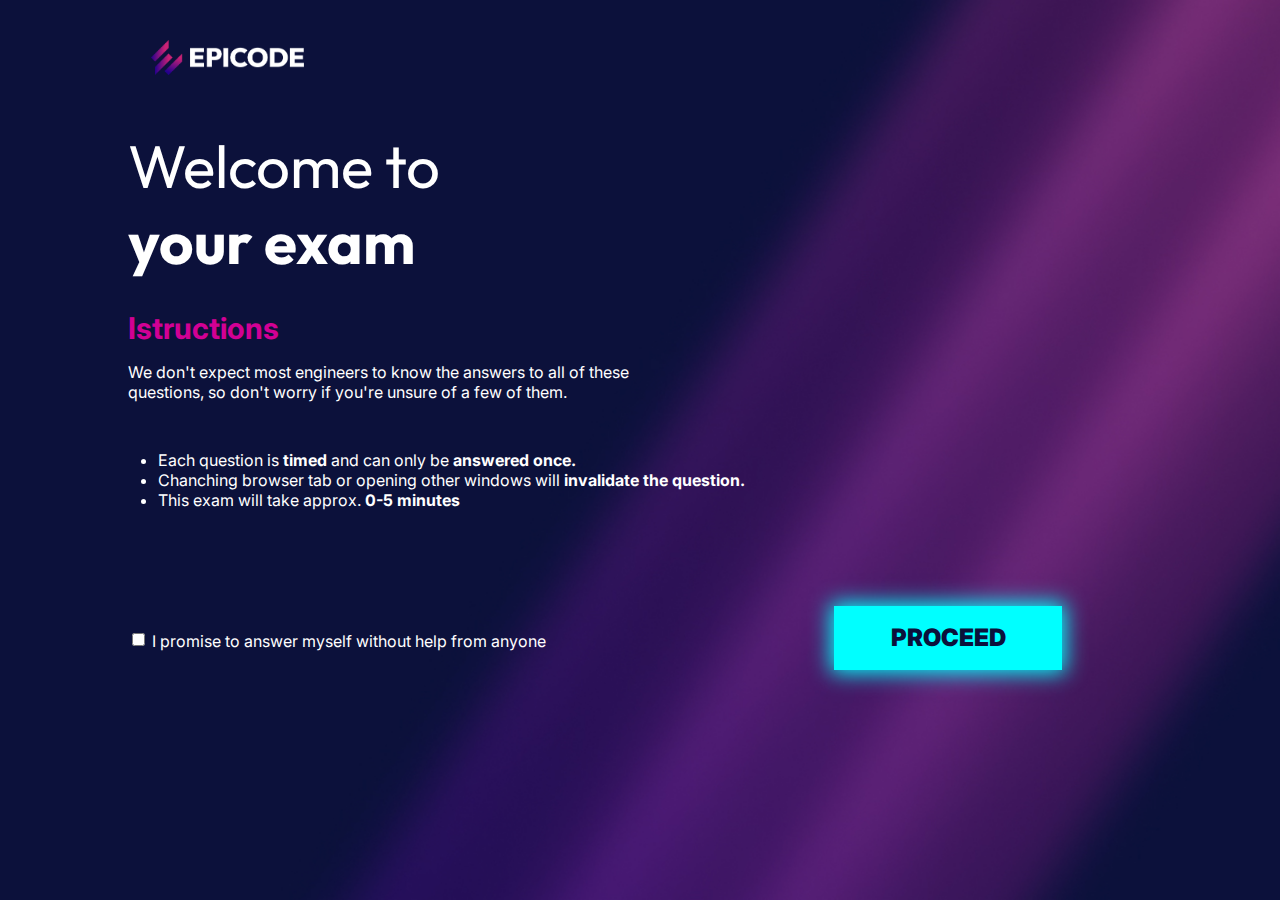
==== index.html @ 03826bb4 "progetto mensile 1" ====
<!DOCTYPE html>
<html lang="it">
<head>
    <meta charset="UTF-8">
    <meta name="description" content="Build Week 1, Prova di Gruppo team Tetris">
    <meta name="viewport" content="width=device-width, initial-scale=1.0">
    <link rel="stylesheet" href="assets/style.css">
    <link rel="reset" href="assets/reset.css">
    <title>Benchmark Epicode</title>
</head>
<body>
    <header>
        <img src="images/epicode_logo.png" alt="logo">
    </header>
    <main id="main">
        

    </main>

    <script src="script.js"></script>
</body>
</html>
---- assets/style.css ----
@import url('https://fonts.googleapis.com/css2?family=Outfit:wght@400;700&display=swap');
@import url('https://fonts.googleapis.com/css2?family=Inter:wght@400;700&display=swap');
body{
    background-image: url(../images/bg.jpg);
    background-size: 100%;
    color: white;
    font-family: 'Inter';
    
    margin: 2em 8em;
    background-repeat: no-repeat;
}
/*classe font testo pagina welcome*/
.testop1{ 
    font-size: 16px;
}
img{
    width: 15%;
    padding: 0.5em;
    margin-left: 0.93em;
}
h1{
    margin-bottom: 0px;
    font-family: 'Outfit';
    font-size: 60px;
    font-weight: 400;
}
h2{    
    font-family: 'Outfit', sans-serif;
    font-size: 75px;
    font-weight: lighter;
    margin-top: 150px;
    text-align: center;
    color: white;
    margin-bottom: 70px;
 }
h3{
    color: #d20094;
    font-size: 30px;
    margin-bottom: 0px;
}
form{
    text-align: center;
    margin-left: 7%;
    margin-right: 7%;
   

 }
span{
    font-weight: bolder;
}
ul{
    margin-top: 3em;
    padding-left: 30px;
    margin-bottom: 6em;
}


#bottone{
    cursor: pointer;
    box-shadow: 0px 0px 20px 3px #00ffff ;
    color: #0b113b;
    font-family: 'Inter';
    width: 9.5em;
    height: 2.7em;
    background-color: #00ffff;
    margin-left: 12em;
    font-size: 1.5em;
    font-weight: 1000;
    border: 0px;
}

.buttonrisposte{
    font-size: 23px;
    font-weight: bold;
    display: inline-block;
    background-color:transparent;
    color: black;
    width: 40%;
    height: 90px;
    border-color: white;
    border-radius: 50px;
    margin: 20px;
    padding: 1px;
    color: white;
    
    
 }
 .buttonrisposte:hover {
    background-color: #d20094;
 }

 .risposte {
    background-color: #900080;
    border-radius: 2px;
    text-align: center;
    margin: 1.5px;

 }
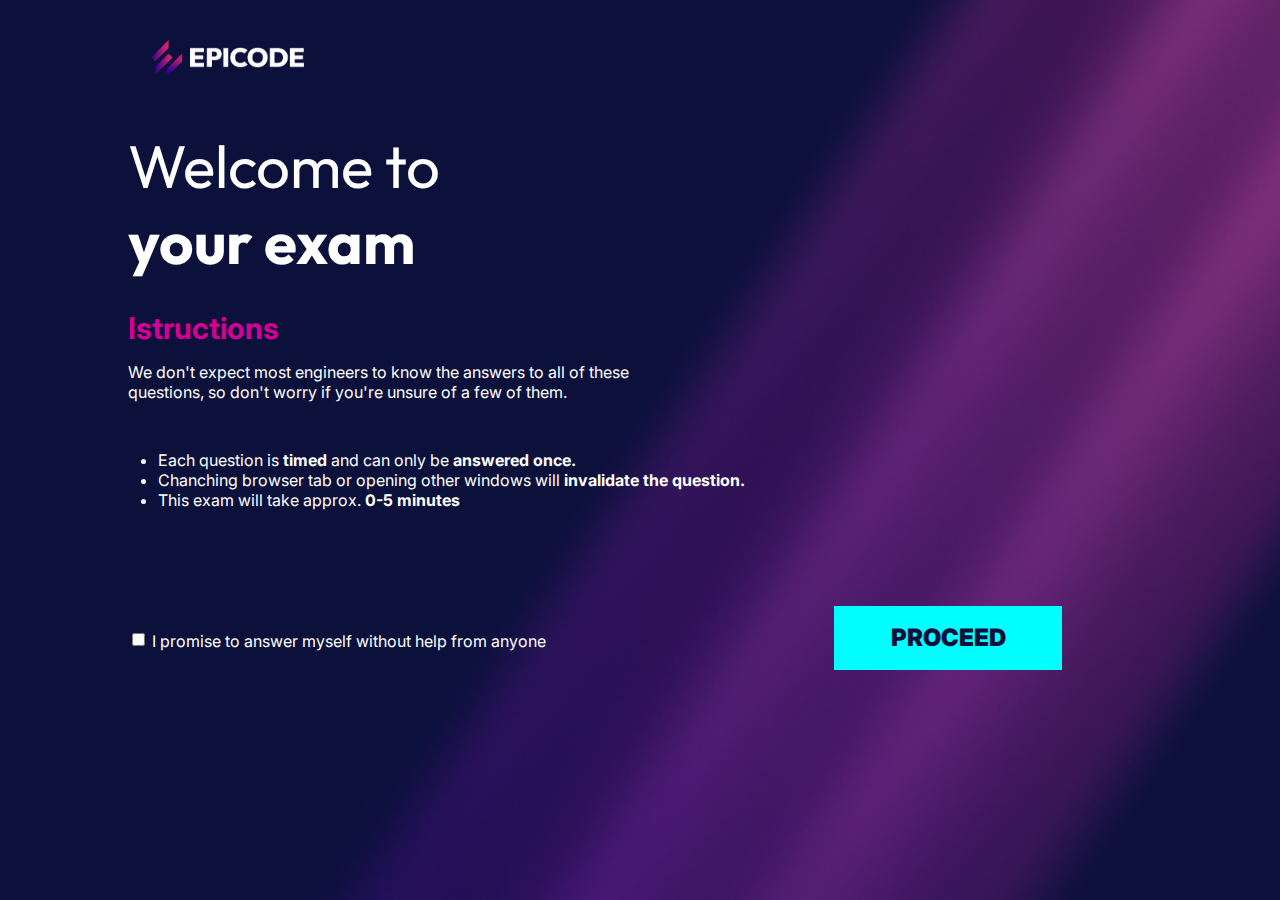
==== commit b70fa291: "pag results completata" ====
--- a/index.html
+++ b/index.html
@@ -16,7 +16,10 @@
         
 
     </main>
-
+    <footer>
+        <button style="display:none" class="bottonefooter">RATE US</button>
+ 
+     </footer>
     <script src="script.js"></script>
 </body>
 </html>--- a/assets/style.css
+++ b/assets/style.css
@@ -1,5 +1,6 @@
 @import url('https://fonts.googleapis.com/css2?family=Outfit:wght@400;700&display=swap');
 @import url('https://fonts.googleapis.com/css2?family=Inter:wght@400;700&display=swap');
+@import url('https://fonts.googleapis.com/css2?family=Outfit:wght@200;700&display=swap');
 body{
     background-image: url(../images/bg.jpg);
     background-size: 100%;
@@ -8,6 +9,9 @@
     
     margin: 2em 8em;
     background-repeat: no-repeat;
+}
+.hide{
+    display: none;
 }
 /*classe font testo pagina welcome*/
 .testop1{ 
@@ -26,12 +30,12 @@
 }
 h2{    
     font-family: 'Outfit', sans-serif;
-    font-size: 75px;
+    font-size: 45px;
     font-weight: lighter;
-    margin-top: 150px;
-    text-align: center;
-    color: white;
-    margin-bottom: 70px;
+    margin-top: 90px;
+    text-align: center;
+    color: white;
+    margin-bottom: 20px;
  }
 h3{
     color: #d20094;
@@ -56,8 +60,7 @@
 
 
 #bottone{
-    cursor: pointer;
-    box-shadow: 0px 0px 20px 3px #00ffff ;
+    
     color: #0b113b;
     font-family: 'Inter';
     width: 9.5em;
@@ -68,12 +71,17 @@
     font-weight: 1000;
     border: 0px;
 }
+#bottone:hover{
+    cursor: pointer;
+    box-shadow: 0px 0px 20px 3px #00ffff ;
+}
+
 
 .buttonrisposte{
     font-size: 23px;
     font-weight: bold;
     display: inline-block;
-    background-color:transparent;
+    background-color: traspa;
     color: black;
     width: 40%;
     height: 90px;
@@ -82,9 +90,30 @@
     margin: 20px;
     padding: 1px;
     color: white;
-    
-    
- }
+    margin-left: 65px;
+    background-color: rgba(255, 255, 255, 0.167);
+    box-shadow: 0px -3px 0px -1px;
+
+
+
+ }
+ .bottonefooter{
+    box-shadow: 0px 0px 20px -5px #00ffffb6;
+    cursor: pointer;
+    color: white;
+    font-family: 'Inter';
+    width: 10em;
+    height: 2.8em;
+    background-color: transparent;
+    font-size: 1.5em;
+    font-weight: 1000;
+    border: 5px solid white;
+    border-style: solid;
+   
+}
+footer{
+    text-align: center;
+}
  .buttonrisposte:hover {
     background-color: #d20094;
  }
@@ -95,4 +124,110 @@
     text-align: center;
     margin: 1.5px;
 
- }+ }
+
+.labelquestion{
+    color: white;
+    margin-left: 420px;
+    margin-top: 130px;
+    margin-right: 450px;
+    font-size: 25px;
+    display: block;
+    width: 300px
+ }
+ .elemento{
+    max-width: 175px;
+ }
+ .elemento h4{
+    display: inline-block;
+    color: white;
+    padding-top: -20px;
+    font-family: 'Outfit', sans-serif;
+    font-weight: 100!important;
+    font-size: 3.5em;
+    margin-bottom: 0px;
+    margin-top: 0px;
+ }
+
+.classedivpg3{
+
+        
+        display: flex;
+        justify-content: space-between;
+        align-items: center;
+     
+}
+.classedivpg3 > div{
+    display: inline-block;
+}
+#firstText{
+    font-family: 'Outfit', sans-serif;
+    text-align: center;
+}
+
+#firstText h1{
+    font-size: 4em;
+    text-align: center;
+    color: white;
+    font-weight: 700;
+    line-height: 2px;
+}
+#firstText p{
+        text-align: center;
+        color: white;
+        font-size: 2em;
+}
+#contenitore {
+    padding-left: 70px;
+    padding-right: 80px;
+    display: flex;
+    justify-content: center;
+    align-items: center;
+ 
+}
+.classetimer{
+    
+}
+/*svg{
+    fill: #140635;
+    width: 6.5%;
+    cursor: pointer;
+    margin-bottom: 2.3em;
+}
+svg:hover path{
+    fill: #00ffff;
+}
+#write{
+    color: white;
+    font-family: 'Inter';
+    width: 80%;
+    background-color: transparent;
+    border: none;
+    outline: none;
+    font-size: 0.7em;
+    margin-top: 1em;
+    margin-left: 4.5em;
+}
+#lilla{
+    width: 78%;
+    margin-top: 8px;
+    margin-left: 4.3em;
+    height: 3px;
+    background-color: #9b1a85;
+}*/
+
+/*.bottonefooter{
+    box-shadow: 0px 0px 20px -5px #00ffffb6 ;
+    cursor: pointer;
+    color: white;
+    font-family: 'Inter';
+    width: 10em;
+    height: 2.8em;
+    background-color: transparent;
+    font-size: 1.5em;
+    font-weight: 1000;
+    border: 5;
+    border-color: white;
+    font-family: 'Outfit', sans-serif;
+    margin-left: 395px;
+ }*/
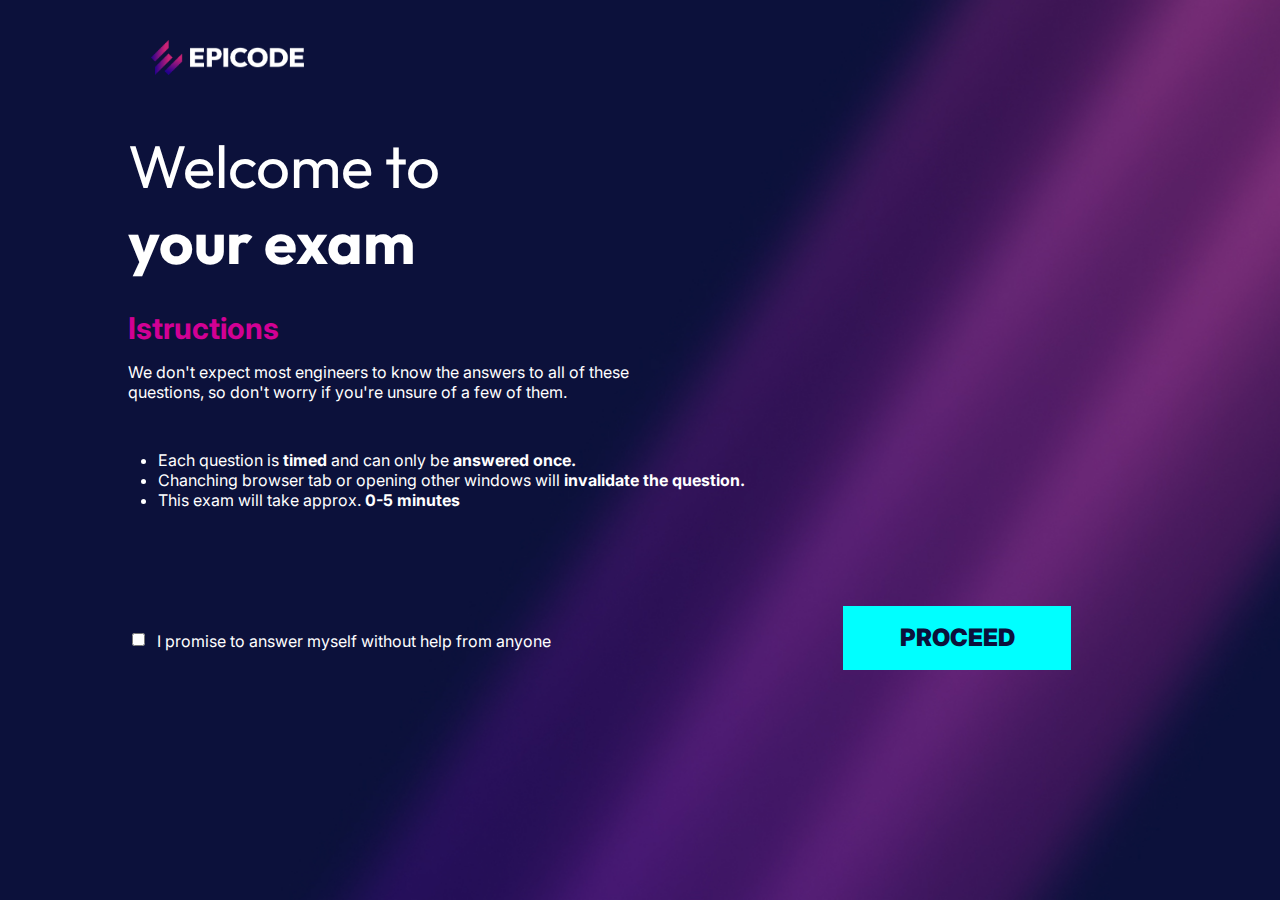
==== commit e1727097: "checkboxSIUM" ====
--- a/index.html
+++ b/index.html
@@ -13,7 +13,8 @@
         <img src="images/epicode_logo.png" alt="logo">
     </header>
     <main id="main">
-        
+
+
 
     </main>
     <footer>
--- a/assets/style.css
+++ b/assets/style.css
@@ -70,6 +70,15 @@
     font-size: 1.5em;
     font-weight: 1000;
     border: 0px;
+
+
+    
+}
+.divrisposte{
+    position: fixed;
+    left: 60px;
+    top: 450px;
+    right: 30px;
 }
 #bottone:hover{
     cursor: pointer;
@@ -97,6 +106,7 @@
 
 
  }
+
  .bottonefooter{
     box-shadow: 0px 0px 20px -5px #00ffffb6;
     cursor: pointer;
@@ -111,9 +121,7 @@
     border-style: solid;
    
 }
-footer{
-    text-align: center;
-}
+
  .buttonrisposte:hover {
     background-color: #d20094;
  }
@@ -126,14 +134,14 @@
 
  }
 
-.labelquestion{
-    color: white;
-    margin-left: 420px;
-    margin-top: 130px;
-    margin-right: 450px;
+ .labelquestion{
+    position: fixed;
+    bottom: 60px;
+    right: 580px;
+    color: white;
     font-size: 25px;
     display: block;
-    width: 300px
+
  }
  .elemento{
     max-width: 175px;
@@ -231,3 +239,59 @@
     font-family: 'Outfit', sans-serif;
     margin-left: 395px;
  }*/
+ #progress-container2{
+    width: 150px;
+    height: 150px;
+    position: relative;
+    float: right;
+}
+
+#progress-circle {
+    fill: transparent;
+      stroke: rgb(247, 247, 247);
+      stroke-width: 10;
+      stroke-dasharray: 377.099;
+      transition: stroke-dashoffset 0.05s ease;
+}
+
+#outer-circle{
+    fill: transparent;
+    stroke: #00ffff;
+    stroke-width: 10;
+}
+footer{
+    position: fixed;
+    bottom: 25px;
+    right: 65%;
+    left: 41%;
+ }
+
+#progress-text{
+    text-anchor: middle; /* Centra il testo rispetto al punto di ancoraggio /
+    dominant-baseline: middle; / Centra il testo verticalmente rispetto al punto di ancoraggio */
+    font-size: 15px;
+    font-family: Arial, sans-serif;
+    fill: white;
+    
+}
+
+#checkbox1{
+    cursor: pointer; 
+    margin-right: 8px;
+    border: 20px;
+    background-color: aquamarine;
+}
+
+#hoverTextbox {
+    display: none;
+    position: absolute;
+    top: 100%;
+    left: 0;
+    color: black;
+    width: 200px;
+    padding: 10px;
+    background-color: #f0f0f0;
+    border: 1px solid #ccc;
+    border-radius: 4px;
+    box-shadow: 0 2px 5px rgba(0, 0, 0, 0.2);
+  }
